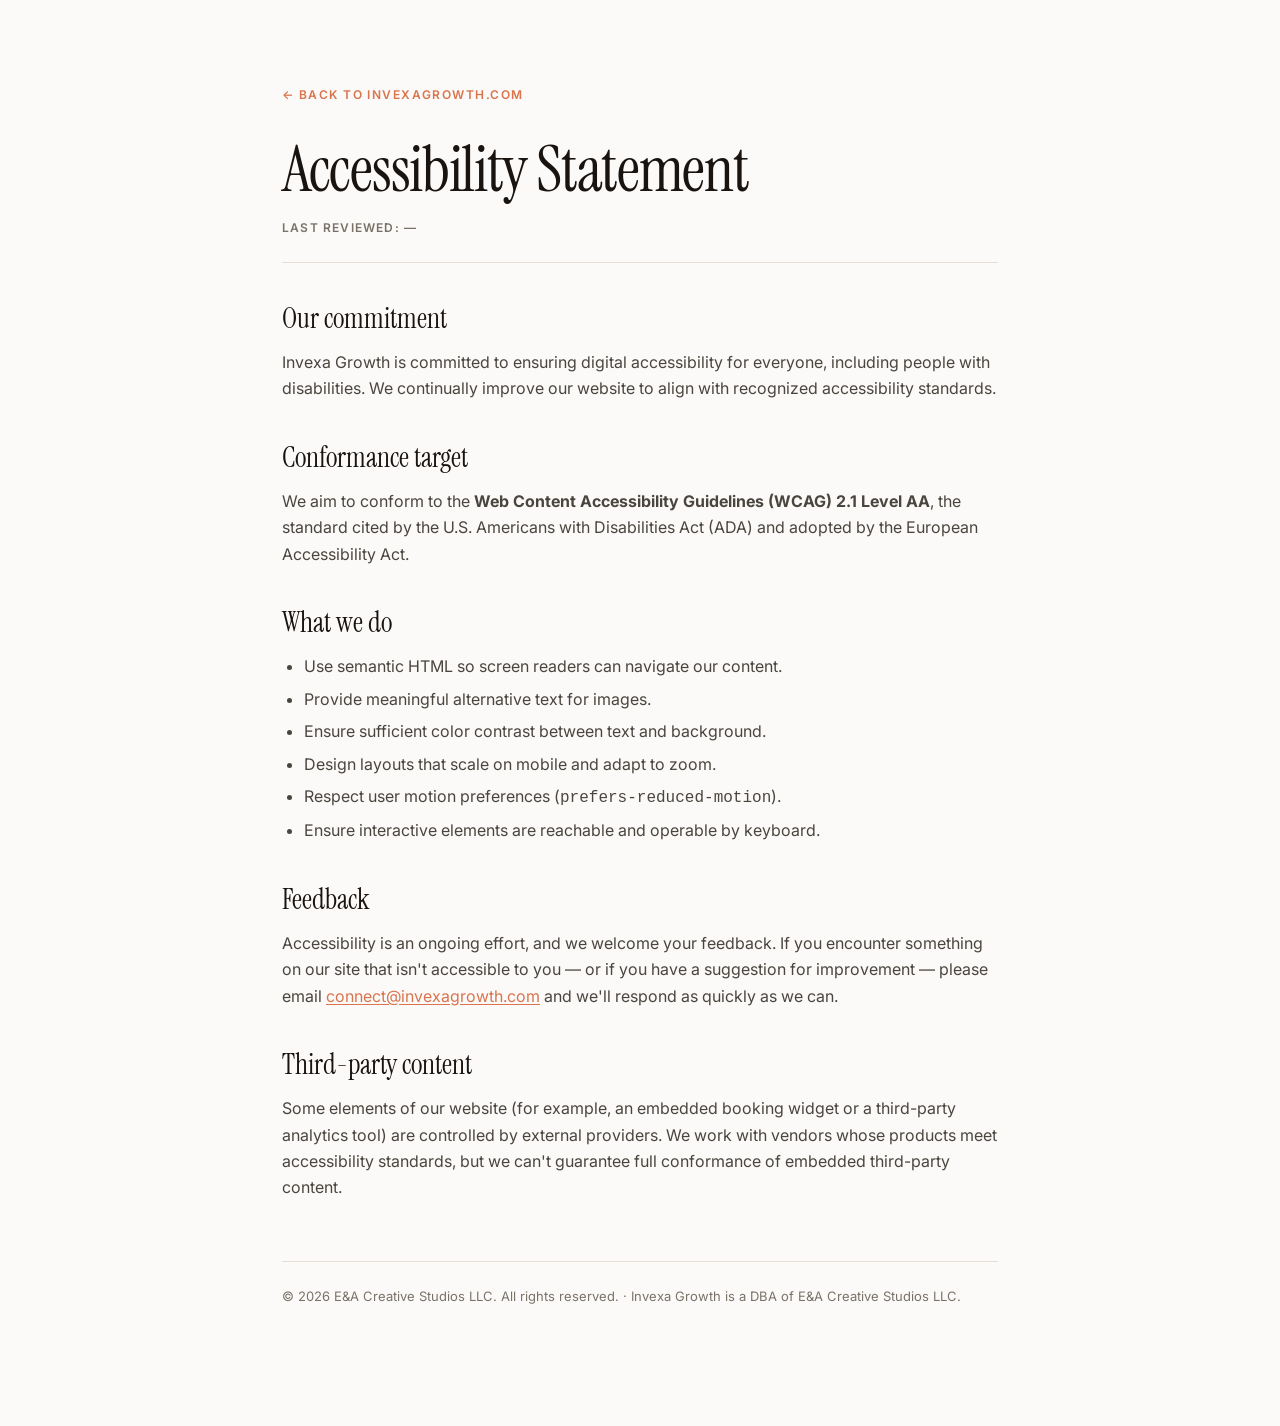
==== accessibility.html @ f07a71a6 "Compliance foundation + structural upgrade (no fake content) Legal / compliance: - Full compliance f" ====
<!DOCTYPE html>
<html lang="en">
<head>
  <meta charset="utf-8">
  <meta name="viewport" content="width=device-width, initial-scale=1.0">
  <title>Accessibility Statement — Invexa Growth</title>
  <link href="https://fonts.googleapis.com/css2?family=Instrument+Serif:ital@0;1&family=Inter:wght@400;500;600;700&display=swap" rel="stylesheet">
  <link rel="stylesheet" href="_legal-shared.css">
</head>
<body>
  <div class="legal-wrap">
    <a href="/" class="legal-back">← Back to invexagrowth.com</a>
    <h1>Accessibility Statement</h1>
    <div class="legal-meta">Last reviewed: —</div>

    <h2>Our commitment</h2>
    <p>Invexa Growth is committed to ensuring digital accessibility for everyone, including people with disabilities. We continually improve our website to align with recognized accessibility standards.</p>

    <h2>Conformance target</h2>
    <p>We aim to conform to the <strong>Web Content Accessibility Guidelines (WCAG) 2.1 Level AA</strong>, the standard cited by the U.S. Americans with Disabilities Act (ADA) and adopted by the European Accessibility Act.</p>

    <h2>What we do</h2>
    <ul>
      <li>Use semantic HTML so screen readers can navigate our content.</li>
      <li>Provide meaningful alternative text for images.</li>
      <li>Ensure sufficient color contrast between text and background.</li>
      <li>Design layouts that scale on mobile and adapt to zoom.</li>
      <li>Respect user motion preferences (<code>prefers-reduced-motion</code>).</li>
      <li>Ensure interactive elements are reachable and operable by keyboard.</li>
    </ul>

    <h2>Feedback</h2>
    <p>Accessibility is an ongoing effort, and we welcome your feedback. If you encounter something on our site that isn't accessible to you — or if you have a suggestion for improvement — please email <a href="mailto:connect@invexagrowth.com">connect@invexagrowth.com</a> and we'll respond as quickly as we can.</p>

    <h2>Third-party content</h2>
    <p>Some elements of our website (for example, an embedded booking widget or a third-party analytics tool) are controlled by external providers. We work with vendors whose products meet accessibility standards, but we can't guarantee full conformance of embedded third-party content.</p>

    <div class="legal-footer">
      © 2026 E&amp;A Creative Studios LLC. All rights reserved. · Invexa Growth is a DBA of E&amp;A Creative Studios LLC.
    </div>
  </div>
</body>
</html>
---- _legal-shared.css ----
/* Shared minimal style for legal pages */
:root {
  --cream: #FBFAF9;
  --warm-white: #F7F4F0;
  --charcoal: #1a1410;
  --gray-500: #7a7267;
  --gray-700: #4a453e;
  --peach: #F0C5B5;
  --peach-2: #E29B7E;
  --peach-3: #D9744D;
  --rule: #E6DED2;
}
* { box-sizing: border-box; margin: 0; padding: 0; }
html, body { background: var(--cream); color: var(--charcoal); }
body {
  font-family: 'Inter', -apple-system, system-ui, sans-serif;
  line-height: 1.65;
  font-size: 16px;
}
.legal-wrap {
  max-width: 780px;
  margin: 0 auto;
  padding: 80px 32px 120px;
}
.legal-back {
  display: inline-block;
  font-size: 12px;
  letter-spacing: 0.12em;
  text-transform: uppercase;
  color: var(--peach-3);
  font-weight: 600;
  text-decoration: none;
  margin-bottom: 32px;
}
.legal-back:hover { color: var(--peach-2); }
h1 {
  font-family: 'Instrument Serif', serif;
  font-size: clamp(40px, 6vw, 64px);
  line-height: 1.02;
  letter-spacing: -0.02em;
  font-weight: 400;
  margin-bottom: 16px;
}
.legal-meta {
  font-size: 12px;
  letter-spacing: 0.10em;
  text-transform: uppercase;
  color: var(--gray-500);
  font-weight: 600;
  margin-bottom: 40px;
  padding-bottom: 24px;
  border-bottom: 1px solid var(--rule);
}
h2 {
  font-family: 'Instrument Serif', serif;
  font-size: 28px;
  line-height: 1.15;
  font-weight: 400;
  margin: 40px 0 14px;
  color: var(--charcoal);
}
h3 { font-size: 16px; font-weight: 600; margin: 24px 0 8px; color: var(--charcoal); }
p { color: var(--gray-700); margin-bottom: 14px; }
ul, ol { color: var(--gray-700); margin: 0 0 14px 22px; }
li { margin-bottom: 6px; }
a { color: var(--peach-3); text-decoration: underline; text-underline-offset: 2px; }
a:hover { color: var(--peach-2); }
.placeholder-note {
  background: rgba(240, 197, 181, 0.15);
  border-left: 3px solid var(--peach-3);
  padding: 18px 20px;
  margin: 24px 0 40px;
  border-radius: 8px;
  font-size: 14px;
  color: var(--gray-700);
}
.placeholder-note strong { color: var(--charcoal); }
.legal-footer {
  margin-top: 60px;
  padding-top: 24px;
  border-top: 1px solid var(--rule);
  font-size: 13px;
  color: var(--gray-500);
}
@font-face { font-family: 'Instrument Serif'; }
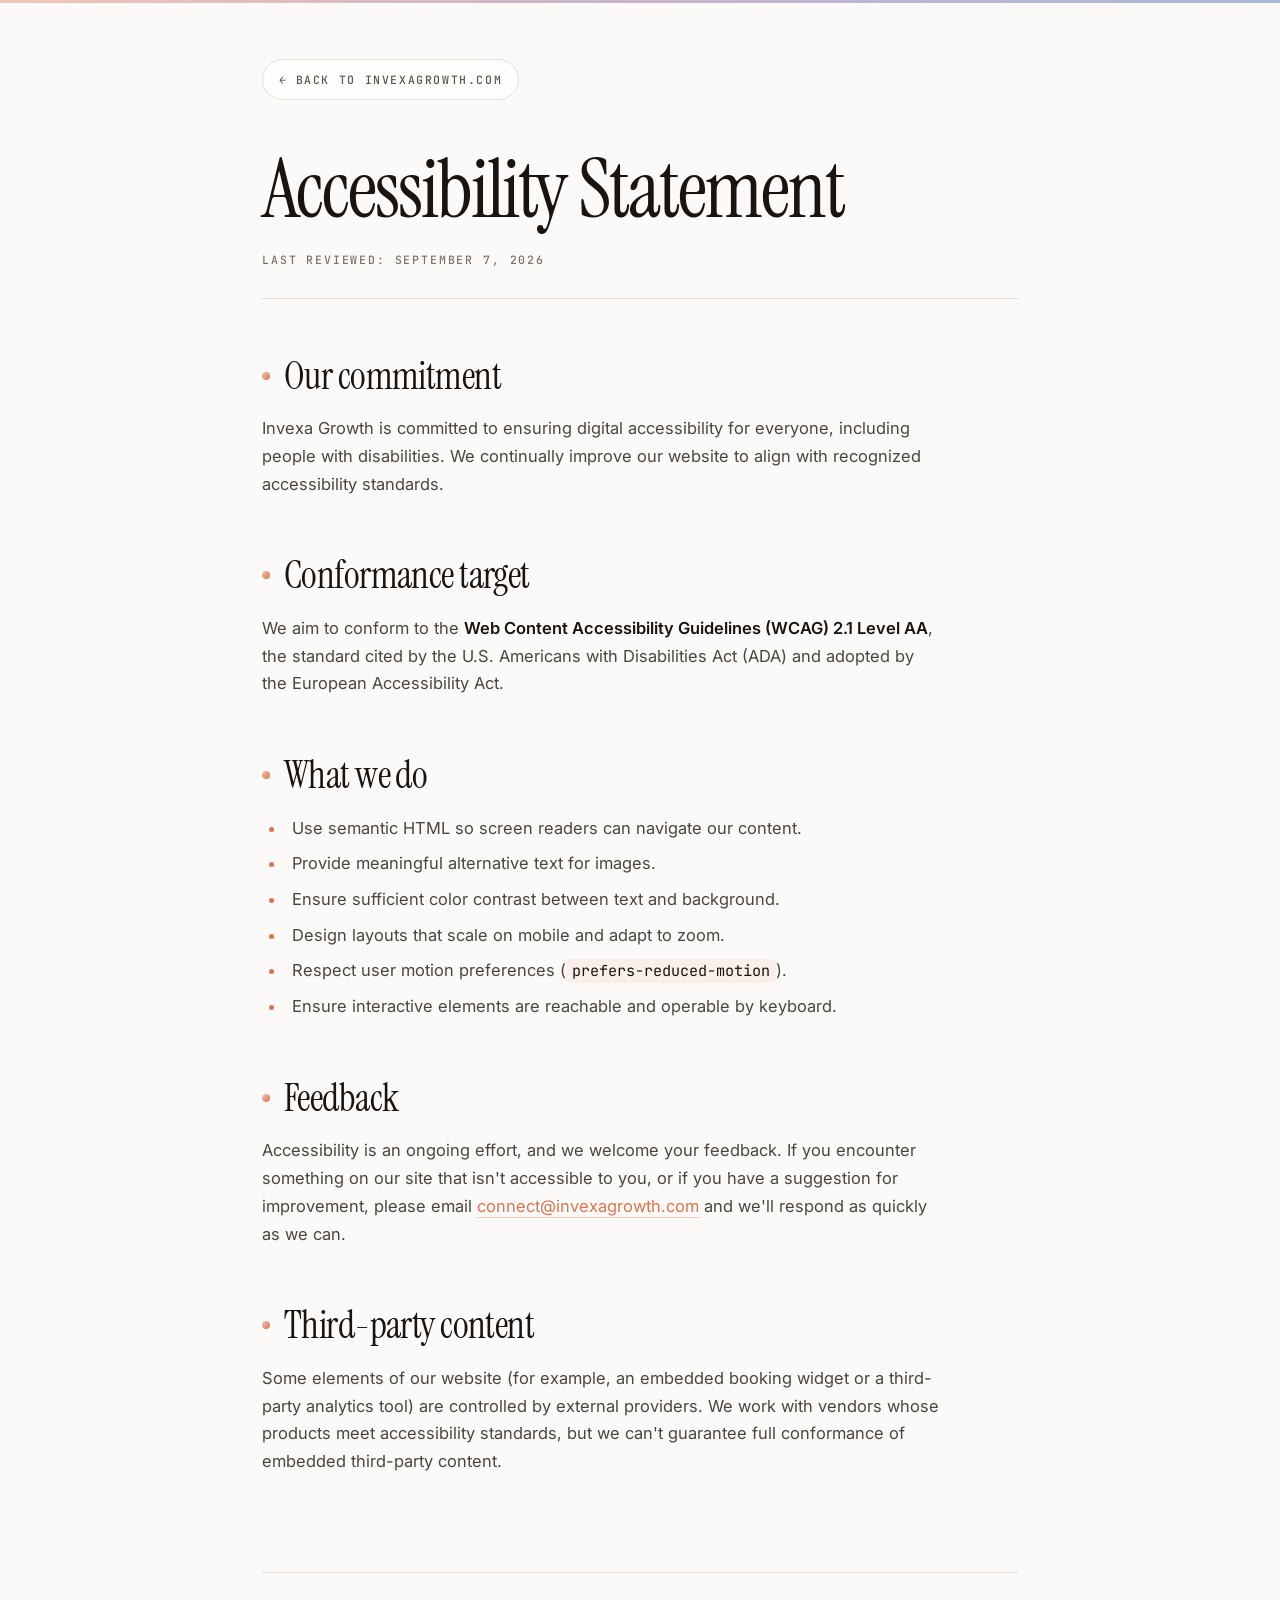
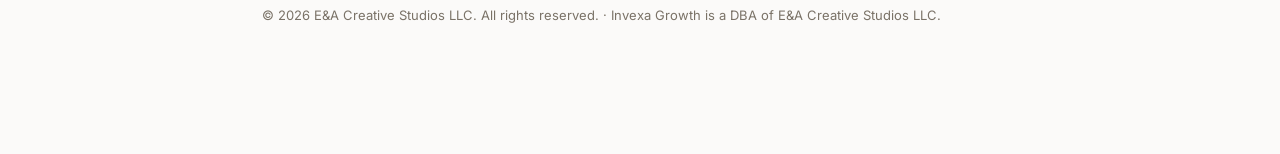
==== commit 4a2456f6: "Batch polish: demo pivot, team roles, cookie UX, em-dash sweep - Free Audit -> Free Demo across nav," ====
--- a/accessibility.html
+++ b/accessibility.html
@@ -3,15 +3,15 @@
 <head>
   <meta charset="utf-8">
   <meta name="viewport" content="width=device-width, initial-scale=1.0">
-  <title>Accessibility Statement — Invexa Growth</title>
-  <link href="https://fonts.googleapis.com/css2?family=Instrument+Serif:ital@0;1&family=Inter:wght@400;500;600;700&display=swap" rel="stylesheet">
+  <title>Accessibility Statement · Invexa Growth</title>
+  <link href="https://fonts.googleapis.com/css2?family=Instrument+Serif:ital@0;1&family=Inter:wght@400;500;600;700&family=JetBrains+Mono:wght@400;500&display=swap" rel="stylesheet">
   <link rel="stylesheet" href="_legal-shared.css">
 </head>
 <body>
   <div class="legal-wrap">
-    <a href="/" class="legal-back">← Back to invexagrowth.com</a>
+    <a href="/" class="legal-back"><span aria-hidden="true">←</span> Back to invexagrowth.com</a>
     <h1>Accessibility Statement</h1>
-    <div class="legal-meta">Last reviewed: —</div>
+    <div class="legal-meta">Last reviewed: September 7, 2026</div>
 
     <h2>Our commitment</h2>
     <p>Invexa Growth is committed to ensuring digital accessibility for everyone, including people with disabilities. We continually improve our website to align with recognized accessibility standards.</p>
@@ -30,7 +30,7 @@
     </ul>
 
     <h2>Feedback</h2>
-    <p>Accessibility is an ongoing effort, and we welcome your feedback. If you encounter something on our site that isn't accessible to you — or if you have a suggestion for improvement — please email <a href="mailto:connect@invexagrowth.com">connect@invexagrowth.com</a> and we'll respond as quickly as we can.</p>
+    <p>Accessibility is an ongoing effort, and we welcome your feedback. If you encounter something on our site that isn't accessible to you, or if you have a suggestion for improvement, please email <a href="mailto:connect@invexagrowth.com">connect@invexagrowth.com</a> and we'll respond as quickly as we can.</p>
 
     <h2>Third-party content</h2>
     <p>Some elements of our website (for example, an embedded booking widget or a third-party analytics tool) are controlled by external providers. We work with vendors whose products meet accessibility standards, but we can't guarantee full conformance of embedded third-party content.</p>
--- a/_legal-shared.css
+++ b/_legal-shared.css
@@ -1,85 +1,225 @@
-/* Shared minimal style for legal pages */
+/* ============================================================
+   INVEXA. Shared styling for legal pages
+   Matches landing brand: Instrument Serif + Inter + JetBrains Mono,
+   cream ground, peach accents, generous editorial rhythm.
+   ============================================================ */
+
 :root {
   --cream: #FBFAF9;
   --warm-white: #F7F4F0;
   --charcoal: #1a1410;
+  --charcoal-2: #2a1f18;
+  --ink: #241a13;
+  --gray-400: #a89f92;
   --gray-500: #7a7267;
+  --gray-600: #5c554d;
   --gray-700: #4a453e;
   --peach: #F0C5B5;
   --peach-2: #E29B7E;
   --peach-3: #D9744D;
+  --soft-blue: #A8B8D8;
   --rule: #E6DED2;
-}
+  --rule-strong: #D8CDBB;
+}
+
 * { box-sizing: border-box; margin: 0; padding: 0; }
-html, body { background: var(--cream); color: var(--charcoal); }
+html {
+  background: var(--cream);
+  scroll-behavior: smooth;
+  scroll-padding-top: 96px;
+}
 body {
-  font-family: 'Inter', -apple-system, system-ui, sans-serif;
-  line-height: 1.65;
-  font-size: 16px;
-}
+  background: var(--cream);
+  color: var(--charcoal);
+  font-family: 'Inter', -apple-system, BlinkMacSystemFont, system-ui, sans-serif;
+  font-size: 16.5px;
+  line-height: 1.68;
+  -webkit-font-smoothing: antialiased;
+  -moz-osx-font-smoothing: grayscale;
+}
+
+/* ==================== Top brand bar ==================== */
+body::before {
+  content: '';
+  display: block;
+  height: 3px;
+  background: linear-gradient(90deg, #F0C5B5 0%, #C9B4CC 50%, #A8B8D8 100%);
+}
+
+/* Auto-injected header via a wrapper element already in each page (.legal-wrap) */
 .legal-wrap {
-  max-width: 780px;
+  max-width: 820px;
   margin: 0 auto;
-  padding: 80px 32px 120px;
-}
+  padding: 56px 32px 128px;
+  position: relative;
+}
+
 .legal-back {
-  display: inline-block;
-  font-size: 12px;
-  letter-spacing: 0.12em;
+  display: inline-flex;
+  align-items: center;
+  gap: 8px;
+  font-family: 'JetBrains Mono', ui-monospace, monospace;
+  font-size: 11.5px;
+  letter-spacing: 0.14em;
   text-transform: uppercase;
+  color: var(--gray-600);
+  font-weight: 500;
+  text-decoration: none;
+  padding: 10px 16px;
+  border: 1px solid var(--rule);
+  border-radius: 999px;
+  background: rgba(255,255,255,0.65);
+  backdrop-filter: blur(6px);
+  transition: color 0.2s ease, border-color 0.2s ease, background 0.2s ease, transform 0.2s ease;
+  margin-bottom: 48px;
+}
+.legal-back:hover {
   color: var(--peach-3);
-  font-weight: 600;
-  text-decoration: none;
-  margin-bottom: 32px;
-}
-.legal-back:hover { color: var(--peach-2); }
+  border-color: var(--peach-3);
+  background: rgba(240, 197, 181, 0.12);
+  transform: translateX(-2px);
+}
+
+/* ==================== Headings ==================== */
 h1 {
   font-family: 'Instrument Serif', serif;
-  font-size: clamp(40px, 6vw, 64px);
-  line-height: 1.02;
-  letter-spacing: -0.02em;
+  font-size: clamp(46px, 7vw, 82px);
+  line-height: 1.0;
+  letter-spacing: -0.025em;
   font-weight: 400;
-  margin-bottom: 16px;
-}
+  color: var(--charcoal);
+  margin-bottom: 20px;
+}
+h1 em, h1 i { color: var(--peach-3); font-style: italic; }
+
 .legal-meta {
-  font-size: 12px;
-  letter-spacing: 0.10em;
+  font-family: 'JetBrains Mono', ui-monospace, monospace;
+  font-size: 11.5px;
+  letter-spacing: 0.16em;
   text-transform: uppercase;
   color: var(--gray-500);
-  font-weight: 600;
-  margin-bottom: 40px;
-  padding-bottom: 24px;
+  font-weight: 500;
+  margin-bottom: 56px;
+  padding-bottom: 28px;
   border-bottom: 1px solid var(--rule);
-}
+  display: flex;
+  gap: 18px;
+  flex-wrap: wrap;
+}
+
 h2 {
   font-family: 'Instrument Serif', serif;
-  font-size: 28px;
-  line-height: 1.15;
+  font-size: clamp(28px, 3.4vw, 38px);
+  line-height: 1.12;
+  letter-spacing: -0.015em;
   font-weight: 400;
-  margin: 40px 0 14px;
-  color: var(--charcoal);
-}
-h3 { font-size: 16px; font-weight: 600; margin: 24px 0 8px; color: var(--charcoal); }
-p { color: var(--gray-700); margin-bottom: 14px; }
-ul, ol { color: var(--gray-700); margin: 0 0 14px 22px; }
-li { margin-bottom: 6px; }
-a { color: var(--peach-3); text-decoration: underline; text-underline-offset: 2px; }
-a:hover { color: var(--peach-2); }
+  margin: 56px 0 18px;
+  color: var(--charcoal);
+  position: relative;
+  padding-left: 22px;
+}
+h2::before {
+  content: '';
+  position: absolute;
+  left: 0; top: 0.55em;
+  width: 8px; height: 8px;
+  border-radius: 50%;
+  background: linear-gradient(135deg, var(--peach) 0%, var(--peach-3) 100%);
+  transform: translateY(-50%);
+}
+
+h3 {
+  font-family: 'Inter', sans-serif;
+  font-size: 17px;
+  font-weight: 600;
+  letter-spacing: -0.005em;
+  margin: 28px 0 10px;
+  color: var(--charcoal);
+}
+
+/* ==================== Body content ==================== */
+p {
+  color: var(--gray-700);
+  margin-bottom: 16px;
+  max-width: 68ch;
+}
+
+ul, ol {
+  color: var(--gray-700);
+  margin: 0 0 18px 0;
+  padding-left: 24px;
+  max-width: 68ch;
+}
+li {
+  margin-bottom: 8px;
+  padding-left: 6px;
+}
+ul li::marker { color: var(--peach-3); }
+ol li::marker { color: var(--peach-3); font-weight: 600; }
+
+strong { color: var(--charcoal); font-weight: 600; }
+
+a {
+  color: var(--peach-3);
+  text-decoration: none;
+  border-bottom: 1px solid rgba(217, 116, 77, 0.35);
+  padding-bottom: 1px;
+  transition: color 0.15s ease, border-color 0.15s ease;
+}
+a:hover {
+  color: var(--peach-2);
+  border-color: var(--peach-2);
+}
+
+code {
+  font-family: 'JetBrains Mono', ui-monospace, monospace;
+  font-size: 0.92em;
+  background: rgba(240, 197, 181, 0.20);
+  color: var(--charcoal);
+  padding: 2px 6px;
+  border-radius: 4px;
+}
+
+/* ==================== Placeholder banner ==================== */
 .placeholder-note {
-  background: rgba(240, 197, 181, 0.15);
+  background: linear-gradient(135deg, rgba(240, 197, 181, 0.22) 0%, rgba(168, 184, 216, 0.14) 100%);
   border-left: 3px solid var(--peach-3);
-  padding: 18px 20px;
-  margin: 24px 0 40px;
-  border-radius: 8px;
-  font-size: 14px;
+  padding: 22px 26px;
+  margin: 32px 0 48px;
+  border-radius: 12px;
+  font-size: 14.5px;
+  line-height: 1.6;
   color: var(--gray-700);
-}
-.placeholder-note strong { color: var(--charcoal); }
+  box-shadow: 0 6px 18px -12px rgba(40, 30, 25, 0.15);
+}
+.placeholder-note strong { color: var(--charcoal); display: block; margin-bottom: 6px; font-size: 12.5px; letter-spacing: 0.12em; text-transform: uppercase; font-family: 'JetBrains Mono', monospace; font-weight: 500; }
+.placeholder-note a { color: var(--peach-3); }
+
+/* ==================== Footer ==================== */
 .legal-footer {
-  margin-top: 60px;
-  padding-top: 24px;
+  margin-top: 96px;
+  padding-top: 32px;
   border-top: 1px solid var(--rule);
   font-size: 13px;
   color: var(--gray-500);
-}
-@font-face { font-family: 'Instrument Serif'; }
+  line-height: 1.6;
+  display: flex;
+  justify-content: space-between;
+  gap: 24px;
+  flex-wrap: wrap;
+}
+.legal-footer a {
+  color: var(--gray-600);
+  border-bottom: none;
+}
+.legal-footer a:hover { color: var(--peach-3); }
+
+/* ==================== Mobile ==================== */
+@media (max-width: 640px) {
+  .legal-wrap { padding: 36px 22px 96px; }
+  h1 { font-size: 40px; }
+  h2 { font-size: 26px; padding-left: 18px; margin-top: 44px; }
+  h2::before { width: 6px; height: 6px; }
+  p, ul, ol { max-width: none; }
+  .legal-meta { flex-direction: column; gap: 6px; margin-bottom: 40px; }
+}
